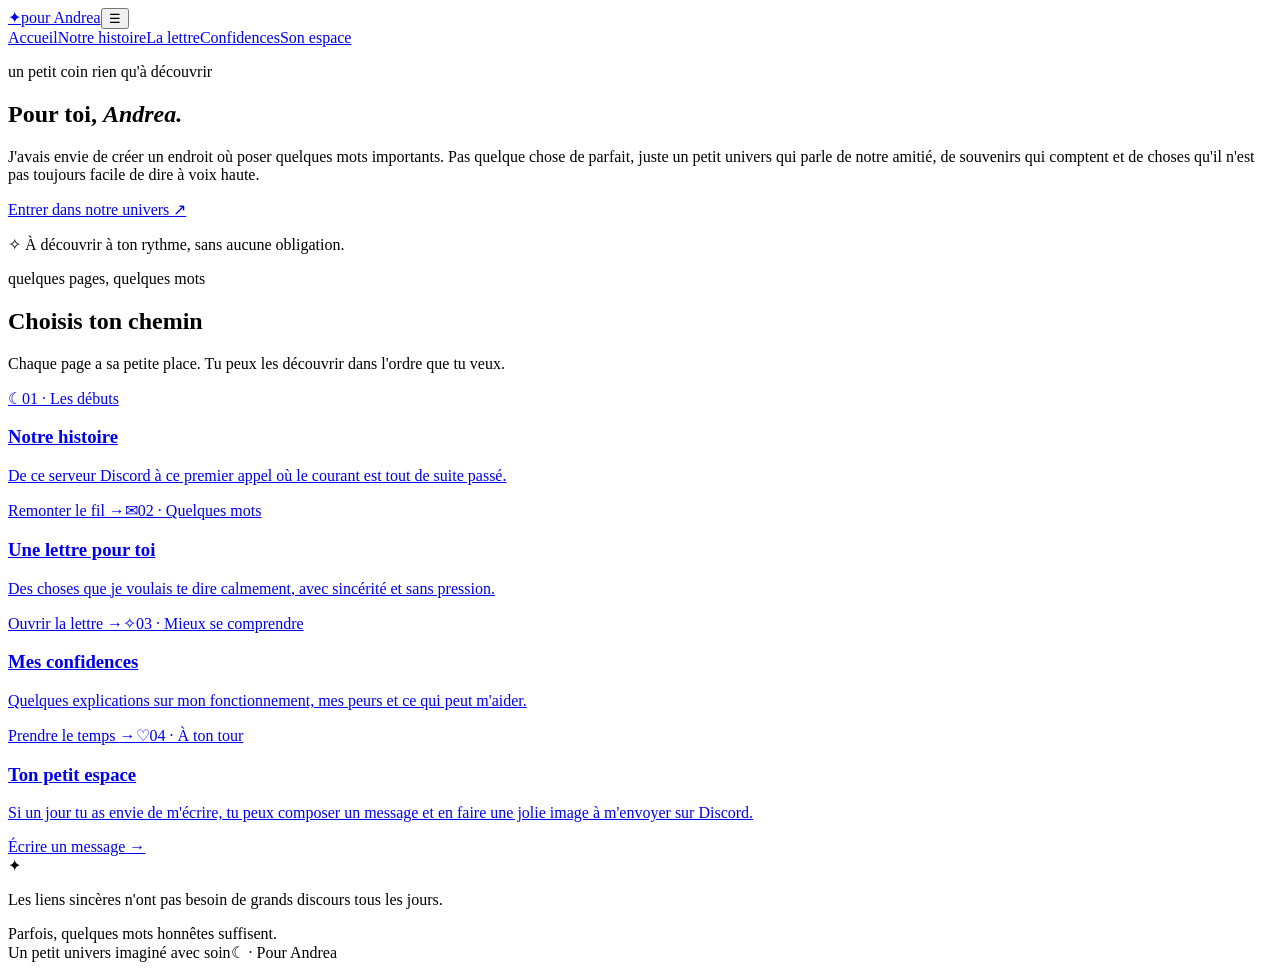
==== index.html @ 94f2d96c "Add files via upload" ====
<!doctype html>
<html lang="fr"><head><meta charset="utf-8"><meta name="viewport" content="width=device-width, initial-scale=1"><meta name="theme-color" content="#100d2a"><meta name="description" content="Un petit univers nocturne créé pour Andrea."><title>Pour Andrea — Un petit univers sous les étoiles</title><link rel="stylesheet" href="css/style.css"><script src="js/script.js" defer></script></head><body data-page="home"><div class="sky" aria-hidden="true"><span class="moon"></span><span class="cloud cloud-one"></span><span class="cloud cloud-two"></span><div class="stars"></div></div><header class="site-header"><a class="brand" href="index.html"><span class="brand-mark">✦</span><span>pour Andrea</span></a><button class="menu-toggle" aria-label="Ouvrir le menu" aria-expanded="false">☰</button><nav class="main-nav" aria-label="Navigation principale"><a aria-current="page" href="index.html">Accueil</a><a href="histoire.html">Notre histoire</a><a href="lettre.html">La lettre</a><a href="confidences.html">Confidences</a><a href="son-espace.html">Son espace</a></nav></header><main><section class="hero container"><p class="eyebrow fade-in">un petit coin rien qu'à découvrir</p><h1 class="fade-in delay-1">Pour toi, <em>Andrea.</em></h1><p class="hero-copy fade-in delay-2">J'avais envie de créer un endroit où poser quelques mots importants. Pas quelque chose de parfait, juste un petit univers qui parle de notre amitié, de souvenirs qui comptent et de choses qu'il n'est pas toujours facile de dire à voix haute.</p><a class="button button-primary fade-in delay-3" href="histoire.html">Entrer dans notre univers <span aria-hidden="true">↗</span></a><p class="soft-note fade-in delay-3"><span class="tiny-star">✧</span> À découvrir à ton rythme, sans aucune obligation.</p></section><section class="container section-block"><div class="section-heading"><p class="eyebrow">quelques pages, quelques mots</p><h2>Choisis ton chemin</h2><p>Chaque page a sa petite place. Tu peux les découvrir dans l'ordre que tu veux.</p></div><div class="feature-grid"><a class="feature-card" href="histoire.html"><span class="feature-icon">☾</span><span class="card-kicker">01 · Les débuts</span><h3>Notre histoire</h3><p>De ce serveur Discord à ce premier appel où le courant est tout de suite passé.</p><span class="card-link">Remonter le fil <span>→</span></span></a><a class="feature-card" href="lettre.html"><span class="feature-icon">✉</span><span class="card-kicker">02 · Quelques mots</span><h3>Une lettre pour toi</h3><p>Des choses que je voulais te dire calmement, avec sincérité et sans pression.</p><span class="card-link">Ouvrir la lettre <span>→</span></span></a><a class="feature-card" href="confidences.html"><span class="feature-icon">✧</span><span class="card-kicker">03 · Mieux se comprendre</span><h3>Mes confidences</h3><p>Quelques explications sur mon fonctionnement, mes peurs et ce qui peut m'aider.</p><span class="card-link">Prendre le temps <span>→</span></span></a><a class="feature-card feature-card-wide" href="son-espace.html"><span class="feature-icon">♡</span><span class="card-kicker">04 · À ton tour</span><h3>Ton petit espace</h3><p>Si un jour tu as envie de m'écrire, tu peux composer un message et en faire une jolie image à m'envoyer sur Discord.</p><span class="card-link">Écrire un message <span>→</span></span></a></div></section><section class="closing container"><span class="closing-star">✦</span><p>Les liens sincères n'ont pas besoin de grands discours tous les jours.</p><span class="closing-sub">Parfois, quelques mots honnêtes suffisent.</span></section></main><footer class="site-footer"><span>Un petit univers imaginé avec soin</span><span>☾ · Pour Andrea</span></footer></body></html>
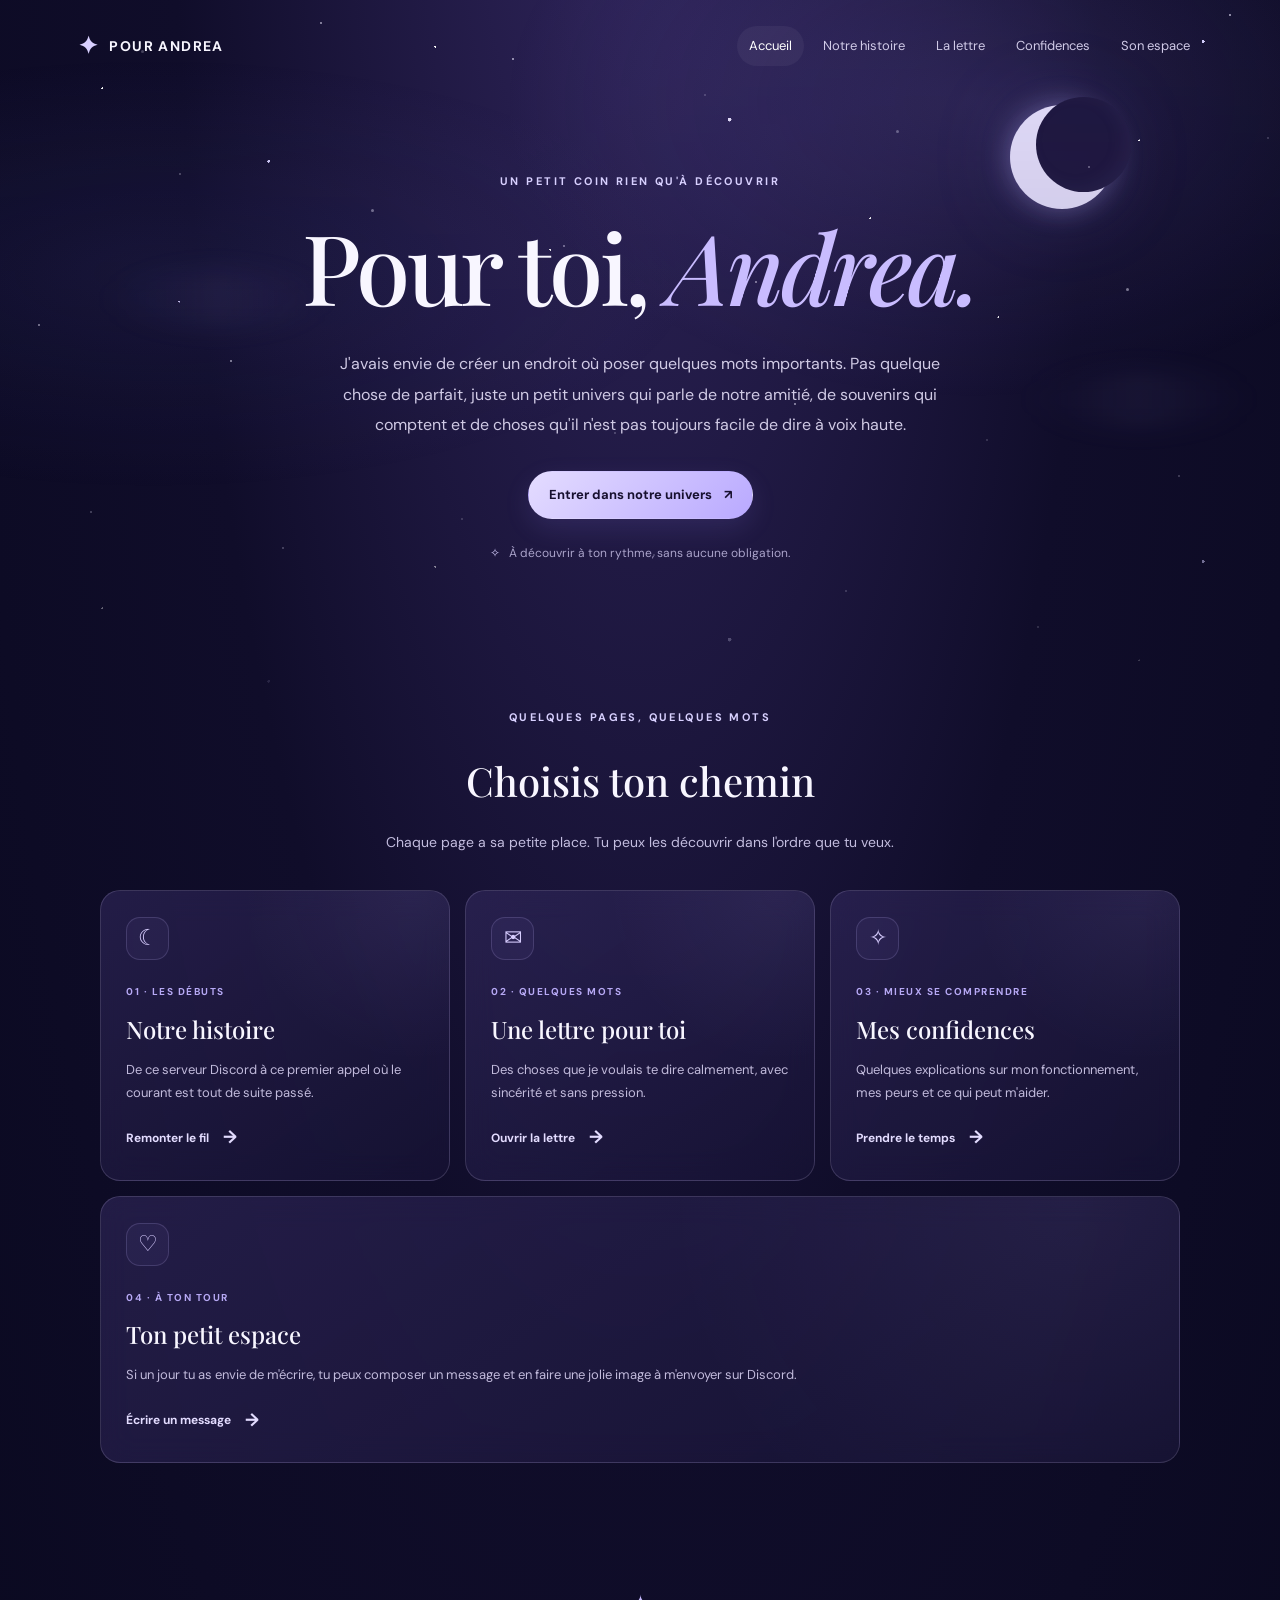
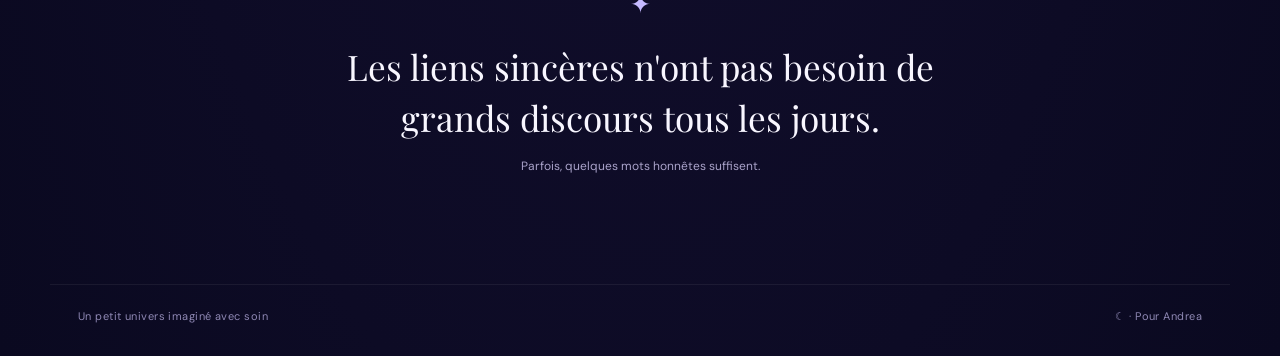
==== commit aee5a35e: "Add files via upload" ====
--- a/index.html
+++ b/index.html
@@ -1,2 +1,2 @@
 <!doctype html>
-<html lang="fr"><head><meta charset="utf-8"><meta name="viewport" content="width=device-width, initial-scale=1"><meta name="theme-color" content="#100d2a"><meta name="description" content="Un petit univers nocturne créé pour Andrea."><title>Pour Andrea — Un petit univers sous les étoiles</title><link rel="stylesheet" href="css/style.css"><script src="js/script.js" defer></script></head><body data-page="home"><div class="sky" aria-hidden="true"><span class="moon"></span><span class="cloud cloud-one"></span><span class="cloud cloud-two"></span><div class="stars"></div></div><header class="site-header"><a class="brand" href="index.html"><span class="brand-mark">✦</span><span>pour Andrea</span></a><button class="menu-toggle" aria-label="Ouvrir le menu" aria-expanded="false">☰</button><nav class="main-nav" aria-label="Navigation principale"><a aria-current="page" href="index.html">Accueil</a><a href="histoire.html">Notre histoire</a><a href="lettre.html">La lettre</a><a href="confidences.html">Confidences</a><a href="son-espace.html">Son espace</a></nav></header><main><section class="hero container"><p class="eyebrow fade-in">un petit coin rien qu'à découvrir</p><h1 class="fade-in delay-1">Pour toi, <em>Andrea.</em></h1><p class="hero-copy fade-in delay-2">J'avais envie de créer un endroit où poser quelques mots importants. Pas quelque chose de parfait, juste un petit univers qui parle de notre amitié, de souvenirs qui comptent et de choses qu'il n'est pas toujours facile de dire à voix haute.</p><a class="button button-primary fade-in delay-3" href="histoire.html">Entrer dans notre univers <span aria-hidden="true">↗</span></a><p class="soft-note fade-in delay-3"><span class="tiny-star">✧</span> À découvrir à ton rythme, sans aucune obligation.</p></section><section class="container section-block"><div class="section-heading"><p class="eyebrow">quelques pages, quelques mots</p><h2>Choisis ton chemin</h2><p>Chaque page a sa petite place. Tu peux les découvrir dans l'ordre que tu veux.</p></div><div class="feature-grid"><a class="feature-card" href="histoire.html"><span class="feature-icon">☾</span><span class="card-kicker">01 · Les débuts</span><h3>Notre histoire</h3><p>De ce serveur Discord à ce premier appel où le courant est tout de suite passé.</p><span class="card-link">Remonter le fil <span>→</span></span></a><a class="feature-card" href="lettre.html"><span class="feature-icon">✉</span><span class="card-kicker">02 · Quelques mots</span><h3>Une lettre pour toi</h3><p>Des choses que je voulais te dire calmement, avec sincérité et sans pression.</p><span class="card-link">Ouvrir la lettre <span>→</span></span></a><a class="feature-card" href="confidences.html"><span class="feature-icon">✧</span><span class="card-kicker">03 · Mieux se comprendre</span><h3>Mes confidences</h3><p>Quelques explications sur mon fonctionnement, mes peurs et ce qui peut m'aider.</p><span class="card-link">Prendre le temps <span>→</span></span></a><a class="feature-card feature-card-wide" href="son-espace.html"><span class="feature-icon">♡</span><span class="card-kicker">04 · À ton tour</span><h3>Ton petit espace</h3><p>Si un jour tu as envie de m'écrire, tu peux composer un message et en faire une jolie image à m'envoyer sur Discord.</p><span class="card-link">Écrire un message <span>→</span></span></a></div></section><section class="closing container"><span class="closing-star">✦</span><p>Les liens sincères n'ont pas besoin de grands discours tous les jours.</p><span class="closing-sub">Parfois, quelques mots honnêtes suffisent.</span></section></main><footer class="site-footer"><span>Un petit univers imaginé avec soin</span><span>☾ · Pour Andrea</span></footer></body></html>
+<html lang="fr"><head><meta charset="utf-8"><meta name="viewport" content="width=device-width, initial-scale=1"><meta name="theme-color" content="#100d2a"><meta name="description" content="Un petit univers nocturne créé pour Andrea."><title>Pour Andrea — Un petit univers sous les étoiles</title><link rel="stylesheet" href="style.css"><script src="script.js" defer></script></head><body data-page="home"><div class="sky" aria-hidden="true"><span class="moon"></span><span class="cloud cloud-one"></span><span class="cloud cloud-two"></span><div class="stars"></div></div><header class="site-header"><a class="brand" href="index.html"><span class="brand-mark">✦</span><span>pour Andrea</span></a><button class="menu-toggle" aria-label="Ouvrir le menu" aria-expanded="false">☰</button><nav class="main-nav" aria-label="Navigation principale"><a aria-current="page" href="index.html">Accueil</a><a href="histoire.html">Notre histoire</a><a href="lettre.html">La lettre</a><a href="confidences.html">Confidences</a><a href="son-espace.html">Son espace</a></nav></header><main><section class="hero container"><p class="eyebrow fade-in">un petit coin rien qu'à découvrir</p><h1 class="fade-in delay-1">Pour toi, <em>Andrea.</em></h1><p class="hero-copy fade-in delay-2">J'avais envie de créer un endroit où poser quelques mots importants. Pas quelque chose de parfait, juste un petit univers qui parle de notre amitié, de souvenirs qui comptent et de choses qu'il n'est pas toujours facile de dire à voix haute.</p><a class="button button-primary fade-in delay-3" href="histoire.html">Entrer dans notre univers <span aria-hidden="true">↗</span></a><p class="soft-note fade-in delay-3"><span class="tiny-star">✧</span> À découvrir à ton rythme, sans aucune obligation.</p></section><section class="container section-block"><div class="section-heading"><p class="eyebrow">quelques pages, quelques mots</p><h2>Choisis ton chemin</h2><p>Chaque page a sa petite place. Tu peux les découvrir dans l'ordre que tu veux.</p></div><div class="feature-grid"><a class="feature-card" href="histoire.html"><span class="feature-icon">☾</span><span class="card-kicker">01 · Les débuts</span><h3>Notre histoire</h3><p>De ce serveur Discord à ce premier appel où le courant est tout de suite passé.</p><span class="card-link">Remonter le fil <span>→</span></span></a><a class="feature-card" href="lettre.html"><span class="feature-icon">✉</span><span class="card-kicker">02 · Quelques mots</span><h3>Une lettre pour toi</h3><p>Des choses que je voulais te dire calmement, avec sincérité et sans pression.</p><span class="card-link">Ouvrir la lettre <span>→</span></span></a><a class="feature-card" href="confidences.html"><span class="feature-icon">✧</span><span class="card-kicker">03 · Mieux se comprendre</span><h3>Mes confidences</h3><p>Quelques explications sur mon fonctionnement, mes peurs et ce qui peut m'aider.</p><span class="card-link">Prendre le temps <span>→</span></span></a><a class="feature-card feature-card-wide" href="son-espace.html"><span class="feature-icon">♡</span><span class="card-kicker">04 · À ton tour</span><h3>Ton petit espace</h3><p>Si un jour tu as envie de m'écrire, tu peux composer un message et en faire une jolie image à m'envoyer sur Discord.</p><span class="card-link">Écrire un message <span>→</span></span></a></div></section><section class="closing container"><span class="closing-star">✦</span><p>Les liens sincères n'ont pas besoin de grands discours tous les jours.</p><span class="closing-sub">Parfois, quelques mots honnêtes suffisent.</span></section></main><footer class="site-footer"><span>Un petit univers imaginé avec soin</span><span>☾ · Pour Andrea</span></footer></body></html>
--- a/style.css
+++ b/style.css
@@ -0,0 +1,2 @@
+@import url('https://fonts.googleapis.com/css2?family=DM+Sans:wght@400;500;600;700&family=Playfair+Display:ital,wght@0,500;0,600;0,700;1,500;1,600&display=swap');
+:root{--night:#100d2a;--night2:#171238;--violet:#a99af7;--lavender:#d8d0ff;--white:#f8f6ff;--muted:#c3bddf;--line:rgba(222,215,255,.17);--glass:rgba(32,26,69,.64);--serif:'Playfair Display',Georgia,serif;--sans:'DM Sans',Arial,sans-serif}*{box-sizing:border-box}html{scroll-behavior:smooth}body{margin:0;min-height:100vh;background:radial-gradient(ellipse at 50% -15%,#31265e 0%,var(--night) 52%,#0a0920 100%);color:var(--white);font-family:var(--sans);font-size:16px;line-height:1.75;overflow-x:hidden}a{color:inherit;text-decoration:none}button,input,textarea{font:inherit}button,a,input,textarea{ -webkit-tap-highlight-color:transparent}button:focus-visible,a:focus-visible,input:focus-visible,textarea:focus-visible,[contenteditable=true]:focus-visible{outline:2px solid #e1d9ff;outline-offset:4px}.sky{position:absolute;inset:0 0 auto;height:720px;overflow:hidden;pointer-events:none;z-index:0;background:radial-gradient(ellipse at 76% 14%,rgba(126,108,204,.2),transparent 34%),radial-gradient(ellipse at 12% 38%,rgba(71,72,150,.16),transparent 34%);mask-image:linear-gradient(#000 0%,rgba(0,0,0,.8) 65%,transparent 100%)}.stars{position:absolute;inset:0;background-image:radial-gradient(1px 1px at 8% 17%,#fff 90%,transparent),radial-gradient(1.5px 1.5px at 21% 31%,#d6d0ff 90%,transparent),radial-gradient(1px 1px at 34% 9%,#fff 90%,transparent),radial-gradient(2px 2px at 57% 23%,#e9e3ff 90%,transparent),radial-gradient(1px 1px at 68% 42%,#fff 90%,transparent),radial-gradient(1px 1px at 89% 27%,#fff 90%,transparent),radial-gradient(1.5px 1.5px at 94% 8%,#d6d0ff 90%,transparent),radial-gradient(1px 1px at 43% 48%,#fff 90%,transparent),radial-gradient(1px 1px at 14% 58%,#d6d0ff 90%,transparent),radial-gradient(1px 1px at 78% 61%,#fff 90%,transparent);background-size:100% 520px;animation:twinkle 7s ease-in-out infinite alternate}.moon{position:absolute;right:13%;top:105px;width:104px;height:104px;border-radius:50%;background:#e7e1ff;box-shadow:0 0 28px #b9adff70,0 0 90px #9c8bff28}.moon:after{content:"";position:absolute;left:26px;top:-8px;width:95px;height:95px;border-radius:50%;background:#201942;box-shadow:inset -8px -4px 15px #5d4f8a22}.cloud{position:absolute;width:230px;height:58px;border-radius:50%;background:linear-gradient(90deg,transparent,rgba(150,139,216,.08),transparent);filter:blur(12px);animation:drift 24s linear infinite}.cloud-one{top:270px;left:8%}.cloud-two{top:370px;right:2%;animation-delay:-12s}.site-header,main,.site-footer{position:relative;z-index:1}.site-header{max-width:1180px;margin:auto;padding:25px 28px;display:flex;align-items:center;justify-content:space-between;gap:24px}.brand{display:flex;align-items:center;gap:10px;font-size:14px;letter-spacing:.1em;text-transform:uppercase;font-weight:700;white-space:nowrap}.brand-mark{display:grid;place-items:center;color:var(--lavender);font-size:24px}.main-nav{display:flex;align-items:center;gap:7px}.main-nav a{font-size:13px;color:#d0cae7;padding:9px 12px;border-radius:30px;transition:background .2s,color .2s}.main-nav a:hover,.main-nav a[aria-current=page]{background:#ffffff0c;color:#fff}.menu-toggle{display:none;background:transparent;border:1px solid var(--line);color:white;border-radius:12px;padding:8px 12px;cursor:pointer}.container{width:min(1080px,calc(100% - 48px));margin-inline:auto}.hero{min-height:550px;display:flex;flex-direction:column;align-items:center;justify-content:center;text-align:center;padding:80px 0 72px}.eyebrow{color:var(--lavender);font-size:11px;font-weight:700;letter-spacing:.22em;text-transform:uppercase;margin:0 0 18px}.hero h1,.page-intro h1{font-family:var(--serif);font-weight:500;letter-spacing:-.035em;line-height:1.15;margin:0;font-size:clamp(3.3rem,8vw,6.1rem)}h1 em{color:#c9bcff;font-weight:500}.hero-copy{max-width:630px;color:#d0cae5;font-size:16px;margin:28px auto 30px;line-height:1.9}.button{display:inline-flex;align-items:center;justify-content:center;gap:12px;border:1px solid transparent;border-radius:999px;padding:12px 20px;min-height:46px;font-size:13px;font-weight:700;cursor:pointer;transition:transform .2s,background .2s,border-color .2s,box-shadow .2s}.button:hover:not(:disabled){transform:translateY(-2px)}.button-primary{color:#17102f;background:linear-gradient(135deg,#e4dcff,#b9a9ff);box-shadow:0 9px 26px #9e8afc21}.button-primary:hover:not(:disabled){box-shadow:0 12px 30px #9e8afc3a}.button-secondary{background:#ffffff08;border-color:#b8aaff42;color:#f5f1ff}.button-secondary:hover{background:#ffffff13;border-color:#c9bcff8c}.button-quiet{background:transparent;border-color:var(--line);color:#d5ceee}.button:disabled{opacity:.42;cursor:not-allowed}.soft-note{font-size:12px;color:#aaa3ca;margin-top:24px}.tiny-star{color:var(--lavender);margin-right:6px}.section-block{padding:60px 0 30px}.section-heading{text-align:center;margin-bottom:36px}.section-heading h2,.panel-heading h2{font-family:var(--serif);font-size:clamp(1.8rem,4vw,2.5rem);font-weight:500;margin:0 0 10px}.section-heading>p:last-child{color:var(--muted);font-size:14px}.feature-grid{display:grid;grid-template-columns:repeat(3,minmax(0,1fr));gap:15px}.feature-card{position:relative;display:flex;flex-direction:column;align-items:flex-start;min-height:260px;padding:26px 25px;border:1px solid var(--line);border-radius:20px;background:linear-gradient(145deg,rgba(55,45,101,.52),rgba(25,21,56,.54));backdrop-filter:blur(15px);transition:transform .25s,border-color .25s,background .25s;overflow:hidden}.feature-card:before{content:"";position:absolute;inset:0;background:radial-gradient(circle at 90% 0%,#b7a5ff12,transparent 40%);pointer-events:none}.feature-card:hover{transform:translateY(-4px);border-color:#b9aaff55;background:linear-gradient(145deg,rgba(67,54,117,.58),rgba(25,21,56,.7))}.feature-card-wide{grid-column:span 3;min-height:205px}.feature-icon{display:grid;place-items:center;width:43px;height:43px;border-radius:14px;border:1px solid #c8bbff2c;background:#b3a3ff0d;color:#d8ceff;font-size:22px;margin-bottom:23px}.card-kicker{font-size:10px;color:#b7a9f5;letter-spacing:.15em;text-transform:uppercase;font-weight:700;margin:0 0 7px}.feature-card h3{font-family:var(--serif);font-size:24px;font-weight:500;margin:0 0 8px}.feature-card p{color:#c2bbdc;font-size:13px;line-height:1.8;margin:0 0 18px}.card-link{display:flex;gap:14px;align-items:center;margin-top:auto;font-size:12px;color:#e3dcff;font-weight:700}.card-link span{font-size:18px;transition:transform .2s}.feature-card:hover .card-link span{transform:translateX(4px)}.closing{text-align:center;padding:90px 0 95px}.closing-star{color:#c6baff;font-size:25px}.closing p{font-family:var(--serif);font-size:clamp(1.5rem,3vw,2.2rem);max-width:650px;margin:14px auto 8px;line-height:1.45}.closing-sub{font-size:12px;color:#aaa3ca}.site-footer{max-width:1180px;margin:auto;padding:22px 28px 30px;border-top:1px solid #ffffff10;display:flex;justify-content:space-between;gap:20px;color:#8f88b4;font-size:11px;letter-spacing:.04em}.inner-page{padding-top:78px;padding-bottom:80px}.page-intro{max-width:740px;margin:0 auto 48px;text-align:center}.page-intro h1{font-size:clamp(2.8rem,6vw,4.7rem)}.page-intro>p:not(.eyebrow){color:#c8c1e1;max-width:650px;margin:20px auto 0;font-size:14px;line-height:1.9}.timeline{max-width:780px;margin:0 auto;position:relative;padding:10px 0}.timeline:before{content:"";position:absolute;left:25px;top:20px;bottom:25px;width:1px;background:linear-gradient(#b5a7ff66,#b5a7ff0a)}.timeline-item{position:relative;padding-left:76px;margin-bottom:22px}.timeline-marker{position:absolute;left:0;top:22px;width:51px;height:51px;border-radius:50%;display:grid;place-items:center;background:#211b48;border:1px solid #c3b5ff4d;color:#d9d0ff;font-size:12px;letter-spacing:.06em}.glass-panel{border:1px solid var(--line);background:linear-gradient(145deg,rgba(49,40,91,.66),rgba(24,20,54,.75));border-radius:20px;box-shadow:0 16px 45px #05041417;backdrop-filter:blur(14px)}.timeline-panel{padding:25px 28px}.timeline-panel h2{font-family:var(--serif);font-size:25px;font-weight:500;margin:0 0 10px}.timeline-panel p:last-child{color:#cbc4e3;font-size:14px;line-height:1.9;margin:0}.page-bottom-link{text-align:center;margin-top:38px}.text-link{font-size:13px;color:#d5cefa}.text-link:hover{text-decoration:underline}.letter-page{padding-bottom:100px}.letter-experience{max-width:760px;margin:auto;min-height:380px}.envelope-button{width:100%;border:0;background:transparent;color:white;display:flex;align-items:center;flex-direction:column;padding:20px 0 40px;cursor:pointer}.envelope{position:relative;display:block;width:230px;height:155px;margin:15px auto 22px;filter:drop-shadow(0 20px 28px #03020e77);transition:transform .35s}.envelope-button:hover .envelope{transform:translateY(-5px) rotate(-1deg)}.envelope-back{position:absolute;inset:0;border-radius:8px;background:#5b4a9b;border:1px solid #cfc4ff55}.envelope-letter{position:absolute;z-index:1;left:24px;right:24px;top:10px;height:115px;background:#f0eaff;border-radius:4px;color:#66559a;font-size:26px;padding-top:25px;transition:transform .8s cubic-bezier(.2,.8,.2,1)}.envelope-flap{position:absolute;z-index:3;top:0;left:0;width:0;height:0;border-left:115px solid transparent;border-right:115px solid transparent;border-top:90px solid #9382d5;transform-origin:top;transition:transform .65s;filter:drop-shadow(0 2px 1px #31225855)}.envelope-front{position:absolute;z-index:2;inset:0;border-radius:7px;background:linear-gradient(145deg,transparent 49%,#7b69bc 50%),linear-gradient(35deg,#6a58a8 49%,transparent 50%);clip-path:polygon(0 0,50% 57%,100% 0,100% 100%,0 100%)}.envelope-seal{position:absolute;z-index:4;left:calc(50% - 19px);top:calc(58% - 19px);display:grid;place-items:center;width:38px;height:38px;border-radius:50%;background:#d9ceff;color:#4b3a84;box-shadow:0 3px 9px #24164155}.envelope-prompt{font-size:14px;color:#e3dcff}.envelope-hint{font-size:11px;color:#928ab8;margin-top:3px}.envelope-button.is-open .envelope-flap{transform:rotateX(180deg);z-index:0}.envelope-button.is-open .envelope-letter{transform:translateY(-48px)}.letter-paper{max-width:740px;margin:0 auto;background:#f7f2ff;color:#30264b;border-radius:5px;box-shadow:0 22px 75px #0005;overflow:hidden;animation:paper-in .85s cubic-bezier(.2,.8,.2,1) both}.letter-paper[hidden]{display:none}.letter-paper-inner{padding:clamp(25px,6vw,62px);font-family:var(--serif);font-size:16px;line-height:2}.letter-paper p{margin:0 0 19px}.letter-paper .letter-date{font-size:22px}.letter-signature{padding-top:12px;font-style:italic;color:#5d4a90;font-size:19px}.letter-close{font-family:var(--sans);margin-top:10px}.privacy-note{display:flex;gap:13px;align-items:flex-start;text-align:left;max-width:690px;margin:26px auto 0;padding:15px 17px;border:1px solid #c4b6ff25;border-radius:14px;background:#a89aff0a;color:#c4bddf;font-size:12px;line-height:1.7}.privacy-note>span{color:#d0c4ff;font-size:18px}.privacy-note p{margin:0}.accordion-list{max-width:850px;margin:0 auto}.accordion-item{border:1px solid var(--line);border-radius:17px;background:rgba(31,25,68,.57);overflow:hidden;margin-bottom:12px;backdrop-filter:blur(10px)}.accordion-item h2{margin:0;font-size:inherit}.accordion-trigger{display:flex;align-items:center;gap:17px;width:100%;padding:20px 22px;background:transparent;border:0;color:white;text-align:left;cursor:pointer}.accordion-trigger:hover{background:#ffffff05}.accordion-number{font-family:var(--serif);font-size:21px;color:#b9aaff;min-width:32px}.accordion-title-wrap{display:flex;flex-direction:column;flex:1;min-width:0}.accordion-title{font-size:15px;font-weight:600}.accordion-subtitle{font-size:11px;color:#aaa2c9;margin-top:2px;font-weight:400}.accordion-symbol{font-size:21px;color:#cfc3ff}.accordion-content{padding:0 27px 25px 71px}.accordion-content[hidden]{display:none}.editable-copy{outline:none;color:#cec7e4;font-size:13px;line-height:1.95}.editable-copy p{margin:0 0 14px}.editable-copy p:last-child{margin-bottom:0}.editable-copy:focus{border-radius:6px;box-shadow:0 0 0 2px #b6a7ff33}.edit-hint{font-size:10px;color:#9188b5;margin:12px 0 0}.future-note{font-size:13px;color:#cec7e4;line-height:1.9;margin:0 0 18px}.field-label{display:block;color:#e4def8;font-size:12px;font-weight:600;margin:18px 0 7px}.field-label span{font-weight:400;color:#a59cc8}.text-input,.text-area{width:100%;border:1px solid #c4b8ff29;border-radius:12px;background:#0e0b25a6;color:#f8f6ff;padding:12px 14px;outline:none;transition:border-color .2s,box-shadow .2s}.text-input::placeholder,.text-area::placeholder{color:#7f789f}.text-input:focus,.text-area:focus{border-color:#b8aaff9c;box-shadow:0 0 0 3px #b8aaff12}.text-area{resize:vertical;line-height:1.7}.save-status{max-width:850px;margin:16px auto 0;font-size:11px;color:#a9a1ca;text-align:right}.space-layout{display:grid;grid-template-columns:minmax(0,1.05fr) minmax(0,.95fr);align-items:start;gap:18px}.editor-panel,.preview-panel{padding:25px}.panel-heading{display:flex;align-items:center;gap:14px;margin-bottom:25px}.panel-heading .feature-icon{flex-shrink:0;margin:0}.panel-heading h2{font-size:24px;margin:0 0 2px}.panel-heading p{font-size:11px;color:#a9a1c9;margin:0}.message-editor{min-height:230px}.char-count{font-size:10px;color:#9189b6;text-align:right;margin-top:5px}.editor-actions{display:flex;flex-wrap:wrap;gap:9px;margin-top:20px}.editor-actions .button{font-size:11px;padding:10px 14px;min-height:40px}.small-note{font-size:10px;margin-top:20px;padding:12px}.status-message{min-height:20px;font-size:12px;color:#c8bbff;margin:10px 0 0}.image-preview-wrap{position:relative;width:100%;min-height:370px;display:flex;align-items:center;justify-content:center;border:1px dashed #c3b5ff35;border-radius:14px;padding:14px;background:#0d0a23a3;overflow:hidden}.preview-placeholder{text-align:center;color:#8e86b2}.preview-placeholder p{font-family:var(--serif);font-size:19px;color:#d4cbf4;margin:8px 0 0}.preview-placeholder span:last-child{font-size:11px}.placeholder-moon{display:block;font-size:45px;color:#c6b8ff;text-shadow:0 0 30px #aa97ff88}.image-preview-wrap canvas{display:block;width:100%;height:auto;max-height:700px;object-fit:contain;border-radius:7px;box-shadow:0 8px 25px #0004}.preview-actions{margin-top:16px}.preview-actions .button{width:100%}.download-note{font-size:11px;color:#a9a1c8;line-height:1.8;margin:13px 0 0}.image-split-note{font-size:11px;color:#d1c6ff;margin-top:10px}.site-footer{margin-top:10px}.fade-in{animation:fade-up .8s both}.delay-1{animation-delay:.1s}.delay-2{animation-delay:.2s}.delay-3{animation-delay:.3s}@keyframes fade-up{from{opacity:0;transform:translateY(14px)}to{opacity:1;transform:translateY(0)}}@keyframes paper-in{from{opacity:0;transform:translateY(20px) scale(.985)}to{opacity:1;transform:translateY(0) scale(1)}}@keyframes twinkle{from{opacity:.6}to{opacity:1}}@keyframes drift{from{transform:translateX(-35px)}to{transform:translateX(65px)}}@media(max-width:850px){.main-nav{gap:0}.main-nav a{padding:8px;font-size:12px}.site-header{padding-inline:22px}.container{width:min(100% - 36px,700px)}.feature-grid{grid-template-columns:repeat(2,minmax(0,1fr))}.feature-card-wide{grid-column:span 2}.space-layout{grid-template-columns:1fr}.image-preview-wrap{min-height:280px}.preview-panel{order:2}}@media(max-width:650px){.site-header{padding:17px 18px;flex-wrap:wrap}.menu-toggle{display:block;margin-left:auto}.main-nav{display:none;flex-basis:100%;flex-direction:column;align-items:stretch;gap:3px;padding:10px;border:1px solid var(--line);border-radius:15px;background:#171238f5}.main-nav.is-open{display:flex}.main-nav a{padding:10px 12px;font-size:13px}.brand{font-size:12px}.moon{width:70px;height:70px;right:8%;top:120px}.moon:after{width:67px;height:67px;left:20px;top:-5px}.hero{min-height:480px;padding:72px 0 54px}.hero h1{font-size:clamp(3rem,14vw,4.5rem)}.hero-copy{font-size:14px;margin:23px auto}.section-block{padding-top:45px}.feature-grid{grid-template-columns:1fr}.feature-card,.feature-card-wide{grid-column:auto;min-height:0;padding:22px}.feature-icon{margin-bottom:15px}.closing{padding:65px 0}.site-footer{padding:19px 18px 24px;flex-direction:column;gap:5px}.inner-page{padding-top:54px;padding-bottom:60px}.page-intro{margin-bottom:34px}.page-intro h1{font-size:clamp(2.5rem,11vw,3.7rem)}.page-intro>p:not(.eyebrow){font-size:13px}.timeline:before{left:17px}.timeline-item{padding-left:49px}.timeline-marker{width:36px;height:36px;top:22px;font-size:10px}.timeline-panel{padding:21px 19px}.timeline-panel h2{font-size:22px}.timeline-panel p:last-child{font-size:13px}.envelope{transform:scale(.9);margin-block:0 12px}.envelope-button:hover .envelope{transform:scale(.9) translateY(-4px)}.letter-paper-inner{padding:24px 21px;font-size:15px;line-height:1.9}.accordion-trigger{padding:17px 14px;gap:11px}.accordion-number{font-size:18px;min-width:24px}.accordion-title{font-size:13px}.accordion-subtitle{font-size:10px;line-height:1.5}.accordion-content{padding:0 17px 21px 49px}.editable-copy{font-size:12px}.save-status{text-align:left}.editor-panel,.preview-panel{padding:18px}.panel-heading h2{font-size:21px}.image-preview-wrap{min-height:240px}.editor-actions{gap:7px}.editor-actions .button{flex:1 1 calc(50% - 7px)}.page-bottom-link{margin-top:30px}}@media(prefers-reduced-motion:reduce){*,*::before,*::after{scroll-behavior:auto!important;animation-duration:.01ms!important;animation-iteration-count:1!important;transition-duration:.01ms!important}}
